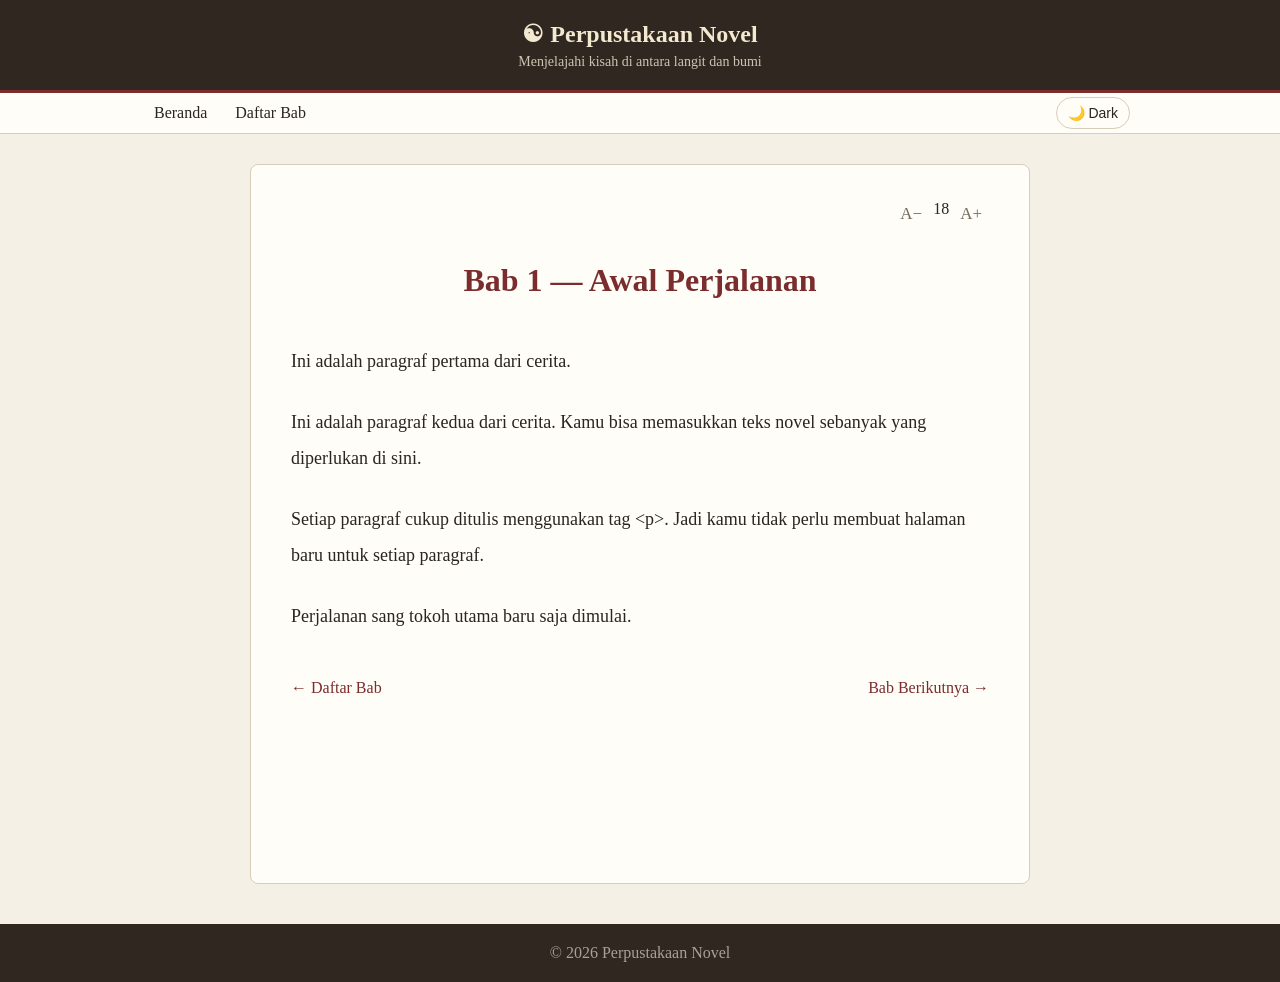
==== bab1.html @ 55673d38 "Update bab1.html" ====
<!DOCTYPE html>
<html lang="id">
<head>
    <meta charset="UTF-8">
    <meta name="viewport" content="width=device-width, initial-scale=1.0">
    <title>Bab 1 — Awal Perjalanan</title>

    <link rel="stylesheet" href="style.css">
</head>

<body>

<header>
    <div class="header-content">
        <h1>☯ Perpustakaan Novel</h1>
        <p>Menjelajahi kisah di antara langit dan bumi</p>
    </div>
</header>

<nav>
    <div class="nav-content">

        <div class="nav-links">
            <a href="index.html">Beranda</a>
            <a href="novel1.html">Daftar Bab</a>
        </div>

        <button class="theme-button" onclick="toggleTheme()">
            🌙 Dark
        </button>

    </div>
</nav>

<main class="reader">

    <div class="reader-controls">
    <button onclick="changeFontSize(-1)">A−</button>
    <span id="font-size-value">18</span>
    <button onclick="changeFontSize(1)">A+</button>
    </div>
    <h1>Bab 1 — Awal Perjalanan</h1>

    <p>
        Ini adalah paragraf pertama dari cerita.
    </p>

    <p>
        Ini adalah paragraf kedua dari cerita. Kamu bisa memasukkan
        teks novel sebanyak yang diperlukan di sini.
    </p>

    <p>
        Setiap paragraf cukup ditulis menggunakan tag &lt;p&gt;.
        Jadi kamu tidak perlu membuat halaman baru untuk setiap paragraf.
    </p>

    <p>
        Perjalanan sang tokoh utama baru saja dimulai.
    </p>

    <div class="navigation">
        <a href="novel1.html">← Daftar Bab</a>

        <a href="bab2.html">Bab Berikutnya →</a>
    </div>

</main>

<footer>
    © 2026 Perpustakaan Novel
</footer>

<script>
    function setTheme(theme) {
        if (theme === "dark") {
            document.body.classList.add("dark");
            document.querySelector(".theme-button").innerHTML = "☀️ Light";
        } else {
            document.body.classList.remove("dark");
            document.querySelector(".theme-button").innerHTML = "🌙 Dark";
        }
    }

    function toggleTheme() {
        if (document.body.classList.contains("dark")) {
            localStorage.setItem("theme", "light");
            setTheme("light");
        } else {
            localStorage.setItem("theme", "dark");
            setTheme("dark");
        }
    }

    function loadTheme() {
        const savedTheme = localStorage.getItem("theme");

        if (savedTheme === "dark") {
            setTheme("dark");
        } else {
            setTheme("light");
        }
    }

    loadTheme();

    window.addEventListener("pageshow", function() {
        loadTheme();
    });
    let fontSize = Number(localStorage.getItem("fontSize")) || 18;

function updateFontSize() {
    document.querySelectorAll(".reader p").forEach(function(paragraph) {
        paragraph.style.fontSize = fontSize + "px";
    });

    document.getElementById("font-size-value").textContent = fontSize;
}

function changeFontSize(amount) {
    fontSize += amount;

    if (fontSize < 15) fontSize = 15;
    if (fontSize > 24) fontSize = 24;

    localStorage.setItem("fontSize", fontSize);
    updateFontSize();
}

updateFontSize();
</script>
</body>
    </html>
---- style.css ----
* {
    box-sizing: border-box;
}

:root {
    --bg: #f5f0e6;
    --card: #fffdf8;
    --text: #29251f;
    --secondary: #756b5d;
    --primary: #7b2d2d;
    --border: #d8cdbb;
    --header: #302820;
}

body.dark {
    --bg: #171514;
    --card: #24211f;
    --text: #eee7dc;
    --secondary: #aaa096;
    --primary: #c96b5c;
    --border: #403a35;
    --header: #100f0e;
}

body {
    margin: 0;
    background: var(--bg);
    color: var(--text);
    font-family: Georgia, "Times New Roman", serif;
    transition: background 0.3s, color 0.3s;
}

/* HEADER */

header {
    background: var(--header);
    color: #f3e8d0;
    padding: 35px 20px;
    border-bottom: 3px solid var(--primary);
}

.header-content {
    max-width: 1000px;
    margin: auto;
    text-align: center;
}

header h1 {
    margin: 0;
    font-size: 30px;
}

header p {
    margin: 10px 0 0;
    color: #cfc4b2;
}

/* NAVIGASI */

nav {
    background: var(--card);
    border-bottom: 1px solid var(--border);
}

.nav-content {
    max-width: 1000px;
    margin: auto;
    display: flex;
    justify-content: space-between;
    align-items: center;
}

.nav-links {
    display: flex;
}

nav a {
    color: var(--text);
    text-decoration: none;
    padding: 14px 20px;
}

nav a:hover {
    color: var(--primary);
}

/* TOMBOL TEMA */

.theme-button {
    border: 1px solid var(--border);
    background: var(--card);
    color: var(--text);
    padding: 8px 12px;
    margin-right: 10px;
    border-radius: 20px;
    cursor: pointer;
    font-size: 14px;
}

/* KONTEN */

.container {
    max-width: 1000px;
    margin: auto;
    padding: 30px 20px;
}

/* PENCARIAN */

.search {
    width: 100%;
    padding: 14px 16px;
    border: 1px solid var(--border);
    border-radius: 8px;
    background: var(--card);
    color: var(--text);
    font-family: inherit;
    font-size: 15px;
    margin-bottom: 30px;
}

.search::placeholder {
    color: var(--secondary);
}

/* JUDUL BAGIAN */

.section-title {
    margin-bottom: 18px;
    border-left: 4px solid var(--primary);
    padding-left: 12px;
}

.section-title h2 {
    margin: 0;
}

/* KARTU NOVEL */

.novel-list {
    display: grid;
    grid-template-columns: repeat(2, 1fr);
    gap: 18px;
}

.novel {
    background: var(--card);
    padding: 22px;
    border: 1px solid var(--border);
    border-radius: 8px;
}

.novel h3 {
    margin-top: 0;
    margin-bottom: 10px;
    color: var(--primary);
}

.novel p {
    color: var(--secondary);
    line-height: 1.6;
}

.novel a {
    display: inline-block;
    margin-top: 8px;
    padding: 9px 14px;
    background: var(--primary);
    color: white;
    text-decoration: none;
    border-radius: 5px;
}

/* DAFTAR BAB */

.chapter {
    background: var(--card);
    margin-bottom: 10px;
    border-radius: 6px;
    overflow: hidden;
    border: 1px solid var(--border);
}

.chapter a {
    display: flex;
    justify-content: space-between;
    gap: 15px;
    padding: 15px;
    text-decoration: none;
    color: var(--text);
}

.chapter a:hover {
    background: var(--bg);
}

.chapter span:first-child {
    font-weight: bold;
}

.chapter span:last-child {
    color: var(--secondary);
    text-align: right;
}

/* HALAMAN BACA */

.reader {
    max-width: 780px;
    margin: 30px auto;
    padding: 35px 40px;
    background: var(--card);
    border: 1px solid var(--border);
    border-radius: 8px;
    min-height: 80vh;
}

.reader h1 {
    text-align: center;
    margin-top: 0;
    margin-bottom: 40px;
    line-height: 1.4;
    color: var(--primary);
}

.reader p {
    font-size: 18px;
    line-height: 2;
    margin: 0 0 1.4em;
    text-align: left;
}

/* NAVIGASI BAB */

.navigation {
    display: flex;
    justify-content: space-between;
    gap: 10px;
    margin-top: 45px;
}

.navigation a {
    color: var(--primary);
    text-decoration: none;
}

/* FOOTER */

footer {
    margin-top: 40px;
    background: var(--header);
    color: #aaa096;
    text-align: center;
    padding: 20px;
}

/* HP */

@media (max-width: 600px) {

    header h1 {
        font-size: 25px;
    }

    .novel-list {
        grid-template-columns: 1fr;
    }

    .nav-content {
        flex-wrap: wrap;
    }

    .theme-button {
        margin: 8px 10px;
    }

    .reader {
    margin: 15px 10px;
    padding: 25px 18px;
}

.reader p {
    font-size: 17px;
    line-height: 1.9;
    text-align: left;
}

    .navigation {
        font-size: 14px;
    }
}
/* HEADER KHUSUS HALAMAN BACA */

body:has(.reader) header {
    padding: 20px 15px;
}

body:has(.reader) header h1 {
    font-size: 24px;
}

body:has(.reader) header p {
    margin-top: 6px;
    font-size: 14px;
}

body:has(.reader) nav a {
    padding: 11px 14px;
}

body:has(.reader) .theme-button {
    padding: 7px 11px;
}
/* KONTROL UKURAN TEKS */

.reader-controls {
    display: flex;
    justify-content: flex-end;
    gap: 4px;
    margin-bottom: 30px;
}

.reader-controls button {
    border: none;
    background: transparent;
    color: var(--secondary);
    padding: 4px 7px;
    cursor: pointer;
    font-family: inherit;
}

.reader-controls button:hover {
    color: var(--primary);
}

.reader-controls button:nth-child(2) {
    font-size: 15px;
}

.reader-controls button:first-child,
.reader-controls button:last-child {
    font-size: 17px;
}
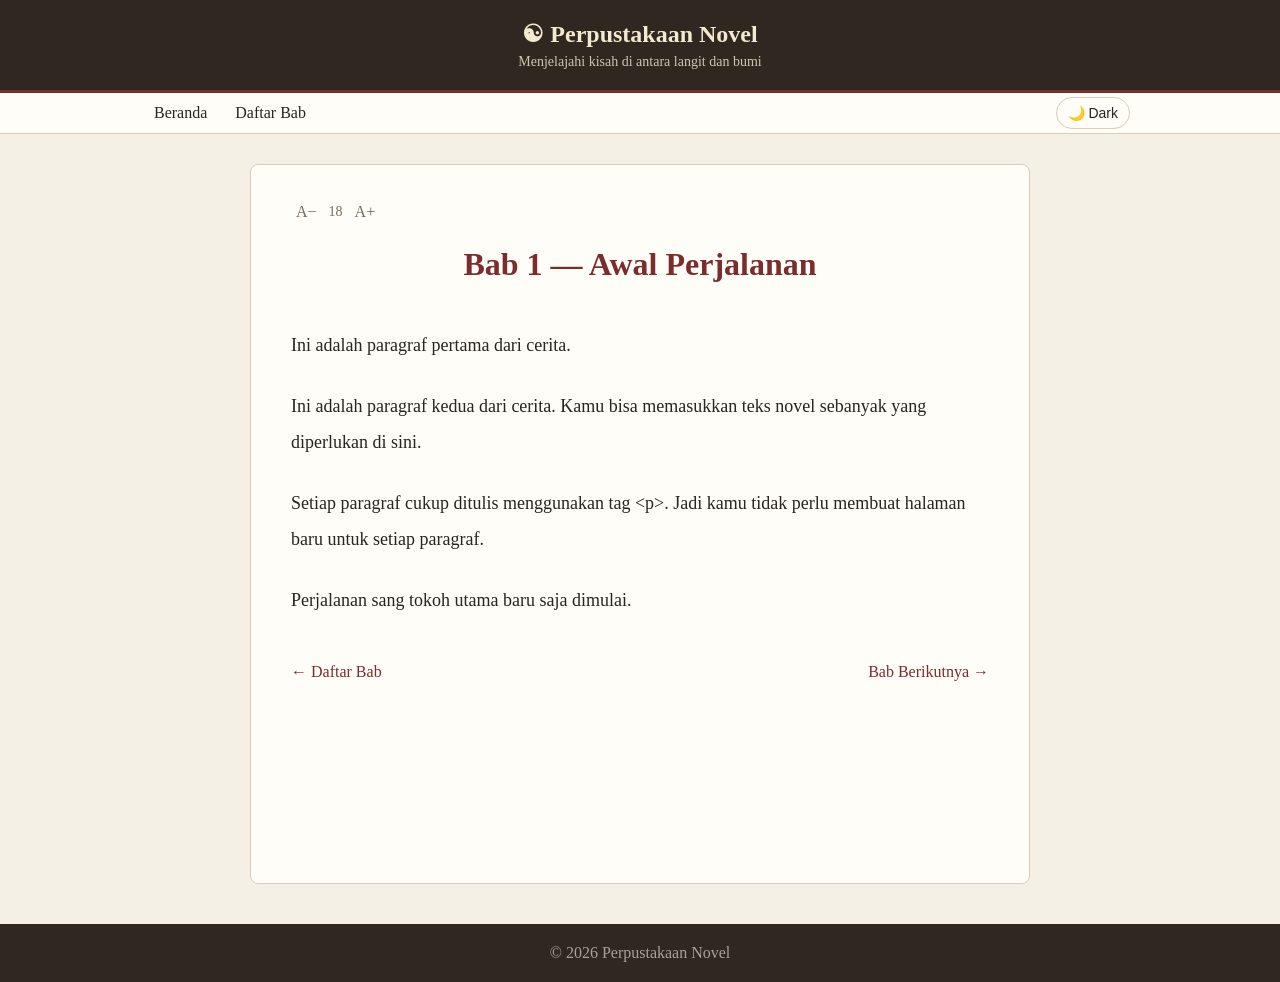
==== commit ddffcd1b: "Update bab1.html" ====
--- a/bab1.html
+++ b/bab1.html
@@ -39,6 +39,7 @@
     <span id="font-size-value">18</span>
     <button onclick="changeFontSize(1)">A+</button>
     </div>
+    
     <h1>Bab 1 — Awal Perjalanan</h1>
 
     <p>
--- a/style.css
+++ b/style.css
@@ -315,29 +315,29 @@
 
 .reader-controls {
     display: flex;
-    justify-content: flex-end;
-    gap: 4px;
-    margin-bottom: 30px;
+    justify-content: flex-start;
+    align-items: center;
+    gap: 3px;
+    margin-bottom: 18px;
 }
 
 .reader-controls button {
     border: none;
     background: transparent;
     color: var(--secondary);
-    padding: 4px 7px;
+    padding: 3px 5px;
     cursor: pointer;
     font-family: inherit;
+    font-size: 16px;
 }
 
 .reader-controls button:hover {
     color: var(--primary);
 }
 
-.reader-controls button:nth-child(2) {
-    font-size: 15px;
-}
-
-.reader-controls button:first-child,
-.reader-controls button:last-child {
-    font-size: 17px;
-}
+#font-size-value {
+    min-width: 22px;
+    text-align: center;
+    color: var(--secondary);
+    font-size: 14px;
+}
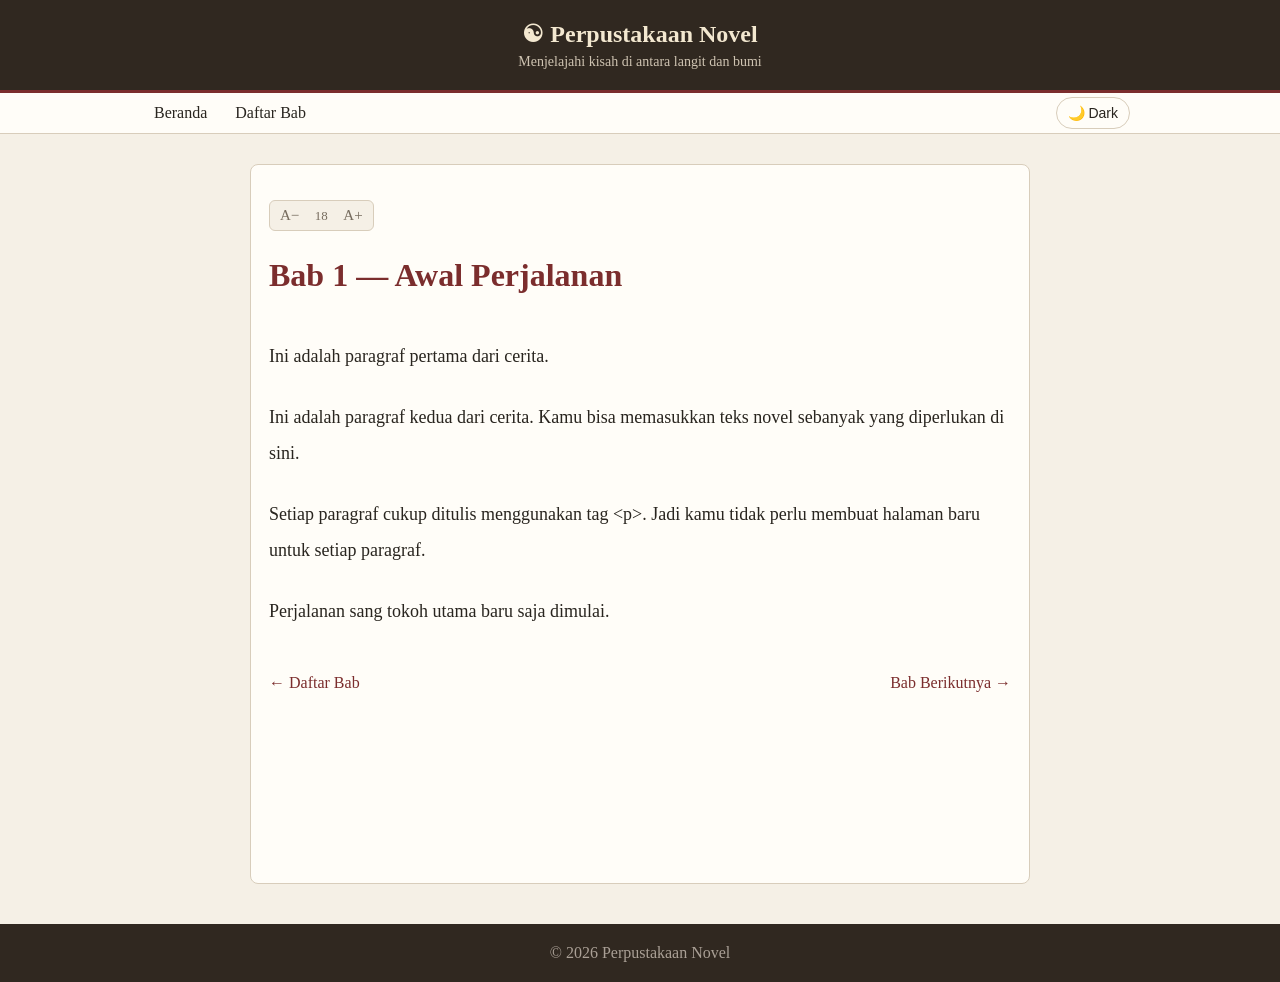
==== commit e74d7877: "Update bab1.html" ====
--- a/bab1.html
+++ b/bab1.html
@@ -129,6 +129,11 @@
 }
 
 updateFontSize();
+
+window.addEventListener("pageshow", function() {
+    fontSize = Number(localStorage.getItem("fontSize")) || 18;
+    updateFontSize();
+});
 </script>
 </body>
     </html>
--- a/style.css
+++ b/style.css
@@ -341,3 +341,71 @@
     color: var(--secondary);
     font-size: 14px;
 }
+
+/* PENYESUAIAN HALAMAN BACA */
+
+.reader {
+    text-align: left;
+}
+
+.reader h1 {
+    text-align: left;
+    margin-left: 0;
+    margin-right: 0;
+}
+
+/* Kontrol ukuran teks */
+
+.reader .reader-controls {
+    display: inline-flex;
+    align-items: center;
+    justify-content: flex-start;
+
+    margin: 0 0 22px 0;
+    padding: 3px;
+
+    border: 1px solid var(--border);
+    border-radius: 6px;
+
+    background: var(--bg);
+}
+
+.reader .reader-controls button {
+    border: none;
+    background: transparent;
+    color: var(--secondary);
+
+    padding: 4px 7px;
+    margin: 0;
+
+    font-family: inherit;
+    font-size: 15px;
+    line-height: 1;
+    cursor: pointer;
+}
+
+.reader .reader-controls button:hover {
+    color: var(--primary);
+}
+
+.reader #font-size-value {
+    min-width: 24px;
+    text-align: center;
+    color: var(--secondary);
+    font-size: 13px;
+}
+
+.reader h1 {
+    margin-left: 0 !important;
+    padding-left: 0 !important;
+    text-align: left !important;
+}
+
+.reader p {
+    margin-left: 0 !important;
+    padding-left: 0 !important;
+}
+.reader {
+    padding-left: 18px;
+    padding-right: 18px;
+}
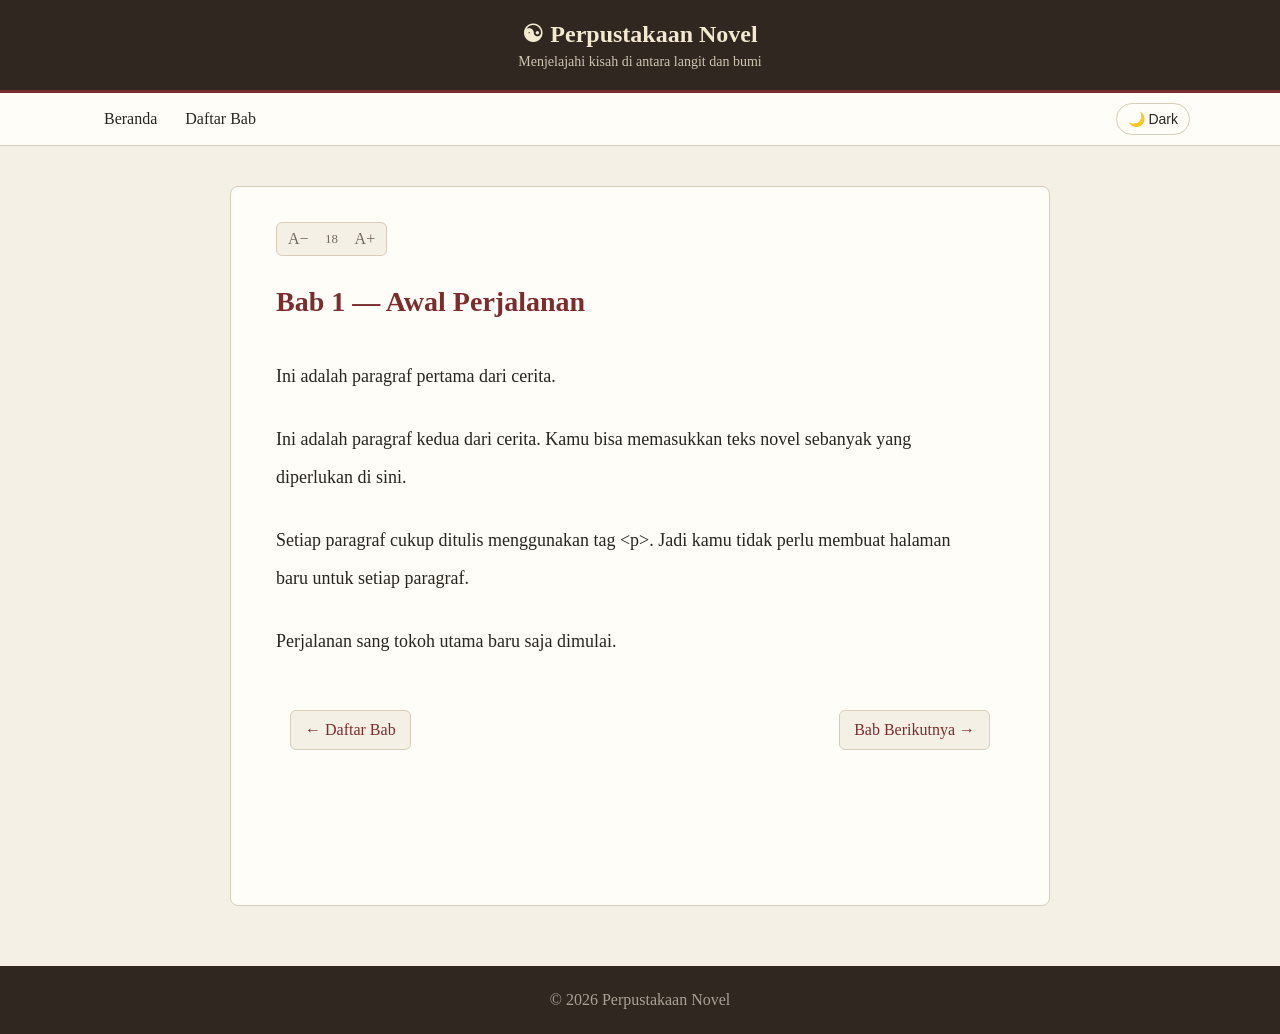
==== commit 49268fa4: "Update bab1.html" ====
--- a/bab1.html
+++ b/bab1.html
@@ -103,37 +103,51 @@
         }
     }
 
+    let fontSize = Number(localStorage.getItem("fontSize")) || 18;
+
+    function updateFontSize() {
+        document.querySelectorAll(".reader p").forEach(function(paragraph) {
+            paragraph.style.fontSize = fontSize + "px";
+        });
+
+        document.getElementById("font-size-value").textContent = fontSize;
+    }
+
+    function changeFontSize(amount) {
+        fontSize += amount;
+
+        if (fontSize < 15) fontSize = 15;
+        if (fontSize > 24) fontSize = 24;
+
+        localStorage.setItem("fontSize", fontSize);
+        updateFontSize();
+    }
+
     loadTheme();
+    updateFontSize();
 
     window.addEventListener("pageshow", function() {
         loadTheme();
-    });
-    let fontSize = Number(localStorage.getItem("fontSize")) || 18;
 
-function updateFontSize() {
-    document.querySelectorAll(".reader p").forEach(function(paragraph) {
-        paragraph.style.fontSize = fontSize + "px";
+        fontSize = Number(localStorage.getItem("fontSize")) || 18;
+        updateFontSize();
     });
 
-    document.getElementById("font-size-value").textContent = fontSize;
-}
+        // SIMPAN POSISI BACAAN
 
-function changeFontSize(amount) {
-    fontSize += amount;
+    const chapterKey = "readingPosition-" + window.location.pathname;
 
-    if (fontSize < 15) fontSize = 15;
-    if (fontSize > 24) fontSize = 24;
+    window.addEventListener("scroll", function() {
+        localStorage.setItem(chapterKey, window.scrollY);
+    });
 
-    localStorage.setItem("fontSize", fontSize);
-    updateFontSize();
-}
+    window.addEventListener("pageshow", function() {
+        const savedPosition = localStorage.getItem(chapterKey);
 
-updateFontSize();
-
-window.addEventListener("pageshow", function() {
-    fontSize = Number(localStorage.getItem("fontSize")) || 18;
-    updateFontSize();
-});
+        if (savedPosition !== null) {
+            window.scrollTo(0, Number(savedPosition));
+        }
+    });
 </script>
 </body>
     </html>
--- a/style.css
+++ b/style.css
@@ -27,7 +27,26 @@
     background: var(--bg);
     color: var(--text);
     font-family: Georgia, "Times New Roman", serif;
-    transition: background 0.3s, color 0.3s;
+    transition:
+        background-color 0.3s ease,
+        color 0.3s ease;
+}
+
+/* TRANSISI TEMA */
+
+header,
+nav,
+.novel,
+.chapter,
+.reader,
+.search,
+.theme-button,
+.reader-controls,
+footer {
+    transition:
+        background-color 0.3s ease,
+        color 0.3s ease,
+        border-color 0.3s ease;
 }
 
 /* HEADER */
@@ -275,20 +294,21 @@
     }
 
     .reader {
-    margin: 15px 10px;
-    padding: 25px 18px;
-}
-
-.reader p {
-    font-size: 17px;
-    line-height: 1.9;
-    text-align: left;
-}
+        margin: 15px 10px;
+        padding: 25px 18px;
+    }
+
+    .reader p {
+        font-size: 17px;
+        line-height: 1.9;
+        text-align: left;
+    }
 
     .navigation {
         font-size: 14px;
     }
 }
+
 /* HEADER KHUSUS HALAMAN BACA */
 
 body:has(.reader) header {
@@ -311,6 +331,7 @@
 body:has(.reader) .theme-button {
     padding: 7px 11px;
 }
+
 /* KONTROL UKURAN TEKS */
 
 .reader-controls {
@@ -354,7 +375,7 @@
     margin-right: 0;
 }
 
-/* Kontrol ukuran teks */
+/* KONTROL UKURAN TEKS */
 
 .reader .reader-controls {
     display: inline-flex;
@@ -405,7 +426,316 @@
     margin-left: 0 !important;
     padding-left: 0 !important;
 }
+
 .reader {
     padding-left: 18px;
     padding-right: 18px;
 }
+
+/* DESKTOP */
+
+@media (min-width: 601px) {
+
+    .reader {
+        max-width: 820px;
+        margin: 40px auto;
+        padding-left: 45px;
+        padding-right: 45px;
+    }
+
+}
+
+@media (min-width: 601px) {
+
+    .reader p {
+        font-size: 18px;
+        line-height: 2;
+    }
+
+}
+
+@media (min-width: 601px) {
+
+    .reader p {
+        max-width: 700px;
+        margin-left: auto;
+        margin-right: auto;
+    }
+
+}
+
+@media (min-width: 601px) {
+
+    .nav-content {
+        max-width: 1100px;
+        margin: auto;
+    }
+
+    nav a {
+        padding: 14px 18px;
+    }
+
+}
+
+@media (min-width: 601px) {
+
+    header {
+        padding: 28px 20px;
+    }
+
+    header h1 {
+        font-size: 30px;
+    }
+
+    header p {
+        margin-top: 8px;
+    }
+ 
+}
+
+/* DAFTAR NOVEL DESKTOP */
+
+@media (min-width: 901px) {
+
+    .novel-list {
+        grid-template-columns: repeat(3, 1fr);
+        gap: 20px;
+    }
+
+}
+
+/* DAFTAR BAB DESKTOP */
+
+@media (min-width: 601px) {
+
+    .chapter {
+        max-width: 800px;
+        margin-left: auto;
+        margin-right: auto;
+    }
+
+}
+
+/* JARAK DAFTAR BAB DESKTOP */
+
+@media (min-width: 601px) {
+
+    .chapter {
+        margin-bottom: 12px;
+    }
+
+    .chapter a {
+        padding: 17px 20px;
+    }
+
+}
+
+/* JUDUL BAB DESKTOP */
+
+@media (min-width: 601px) {
+
+    .reader h1 {
+        font-size: 28px;
+        line-height: 1.5;
+        margin-bottom: 35px;
+    }
+
+}
+
+/* JARAK TEKS NOVEL DESKTOP */
+
+@media (min-width: 601px) {
+
+    .reader p {
+        line-height: 2.1;
+    }
+
+}
+
+ /* KONTROL FONT DESKTOP */
+
+@media (min-width: 601px) {
+
+    .reader .reader-controls {
+        margin-bottom: 25px;
+    }
+
+    .reader .reader-controls button {
+        padding: 5px 8px;
+        font-size: 16px;
+    }
+
+}
+
+ /* NAVIGASI BAB DESKTOP */
+
+@media (min-width: 601px) {
+
+    .navigation {
+        max-width: 700px;
+        margin-left: auto;
+        margin-right: auto;
+        margin-top: 50px;
+    }
+
+    .navigation a {
+        padding: 10px 14px;
+        border: 1px solid var(--border);
+        border-radius: 6px;
+        background: var(--bg);
+    }
+
+    .navigation a:hover {
+        background: var(--primary);
+        color: white;
+    }
+
+}
+
+/* FOOTER DESKTOP */
+
+@media (min-width: 601px) {
+
+    footer {
+        padding: 25px 20px;
+        margin-top: 60px;
+    }
+
+}
+
+/* KONTEN UTAMA DESKTOP */
+
+@media (min-width: 601px) {
+
+    .container {
+        max-width: 1100px;
+        padding-left: 30px;
+        padding-right: 30px;
+    }
+
+}
+
+/* PENCARIAN DESKTOP */
+
+@media (min-width: 601px) {
+
+    .search {
+        max-width: 700px;
+        display: block;
+        margin-left: auto;
+        margin-right: auto;
+    }
+
+}
+
+/* JUDUL BAGIAN DESKTOP */
+
+@media (min-width: 601px) {
+
+    .section-title {
+        max-width: 1100px;
+        margin-left: auto;
+        margin-right: auto;
+    }
+
+    .section-title h2 {
+        font-size: 24px;
+    }
+
+}
+
+/* KARTU NOVEL DESKTOP */
+
+@media (min-width: 901px) {
+
+    .novel {
+        padding: 24px;
+        min-height: 190px;
+    }
+
+    .novel h3 {
+        font-size: 20px;
+    }
+
+}
+
+/* EFEK KARTU NOVEL DESKTOP */
+
+@media (min-width: 901px) {
+
+    .novel {
+        transition:
+            transform 0.2s ease,
+            box-shadow 0.2s ease;
+    }
+
+    .novel:hover {
+        transform: translateY(-3px);
+        box-shadow: 0 6px 18px rgba(0, 0, 0, 0.08);
+    }
+
+        }
+
+/* TOMBOL BACA DESKTOP */
+
+@media (min-width: 901px) {
+
+    .novel a {
+        padding: 10px 16px;
+        transition:
+            background-color 0.2s ease,
+            transform 0.2s ease;
+    }
+
+    .novel a:hover {
+        transform: translateY(-2px);
+    }
+
+}
+
+/* TEKS DAFTAR BAB DESKTOP */
+
+@media (min-width: 601px) {
+
+    .chapter a {
+        align-items: center;
+    }
+
+    .chapter span:first-child {
+        line-height: 1.5;
+    }
+
+    .chapter span:last-child {
+        white-space: nowrap;
+    }
+
+}
+
+/* HALAMAN BACA LAYAR MENENGAH */
+
+@media (min-width: 601px) and (max-width: 900px) {
+
+    .reader {
+        margin-left: 25px;
+        margin-right: 25px;
+    }
+
+}
+
+/* NAVIGASI DESKTOP */
+
+@media (min-width: 901px) {
+
+    .nav-content {
+        min-height: 52px;
+    }
+
+    .nav-links {
+        align-items: center;
+    }
+
+    .theme-button {
+        margin-right: 0;
+    }
+
+}
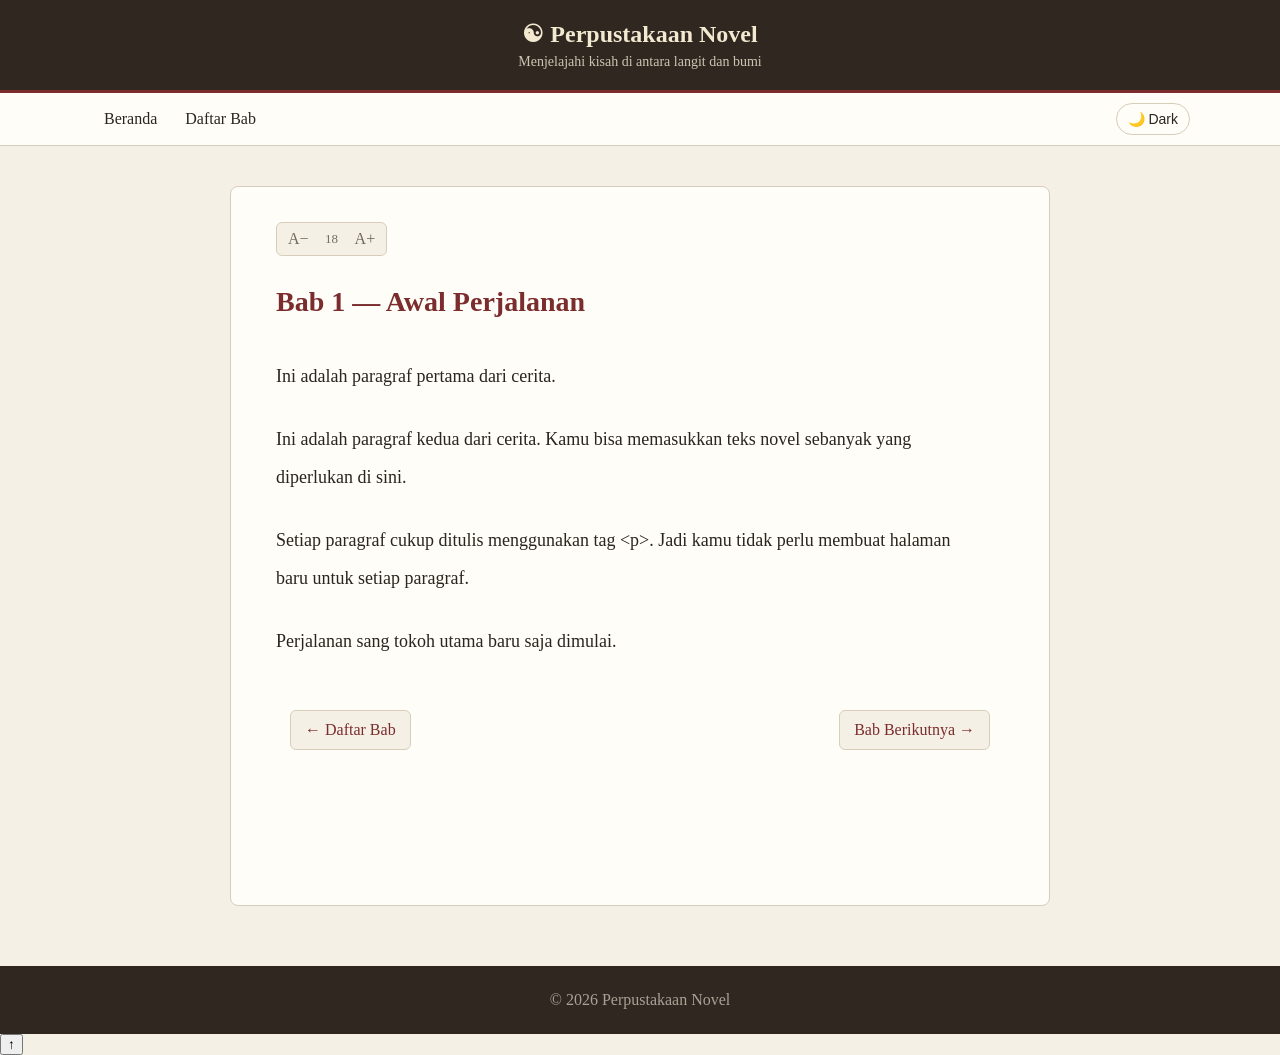
==== commit 9196bf15: "Update bab1.html" ====
--- a/bab1.html
+++ b/bab1.html
@@ -149,5 +149,8 @@
         }
     });
 </script>
+
+    <button id="back-to-top" onclick="backToTop()">↑</button>
+
 </body>
     </html>
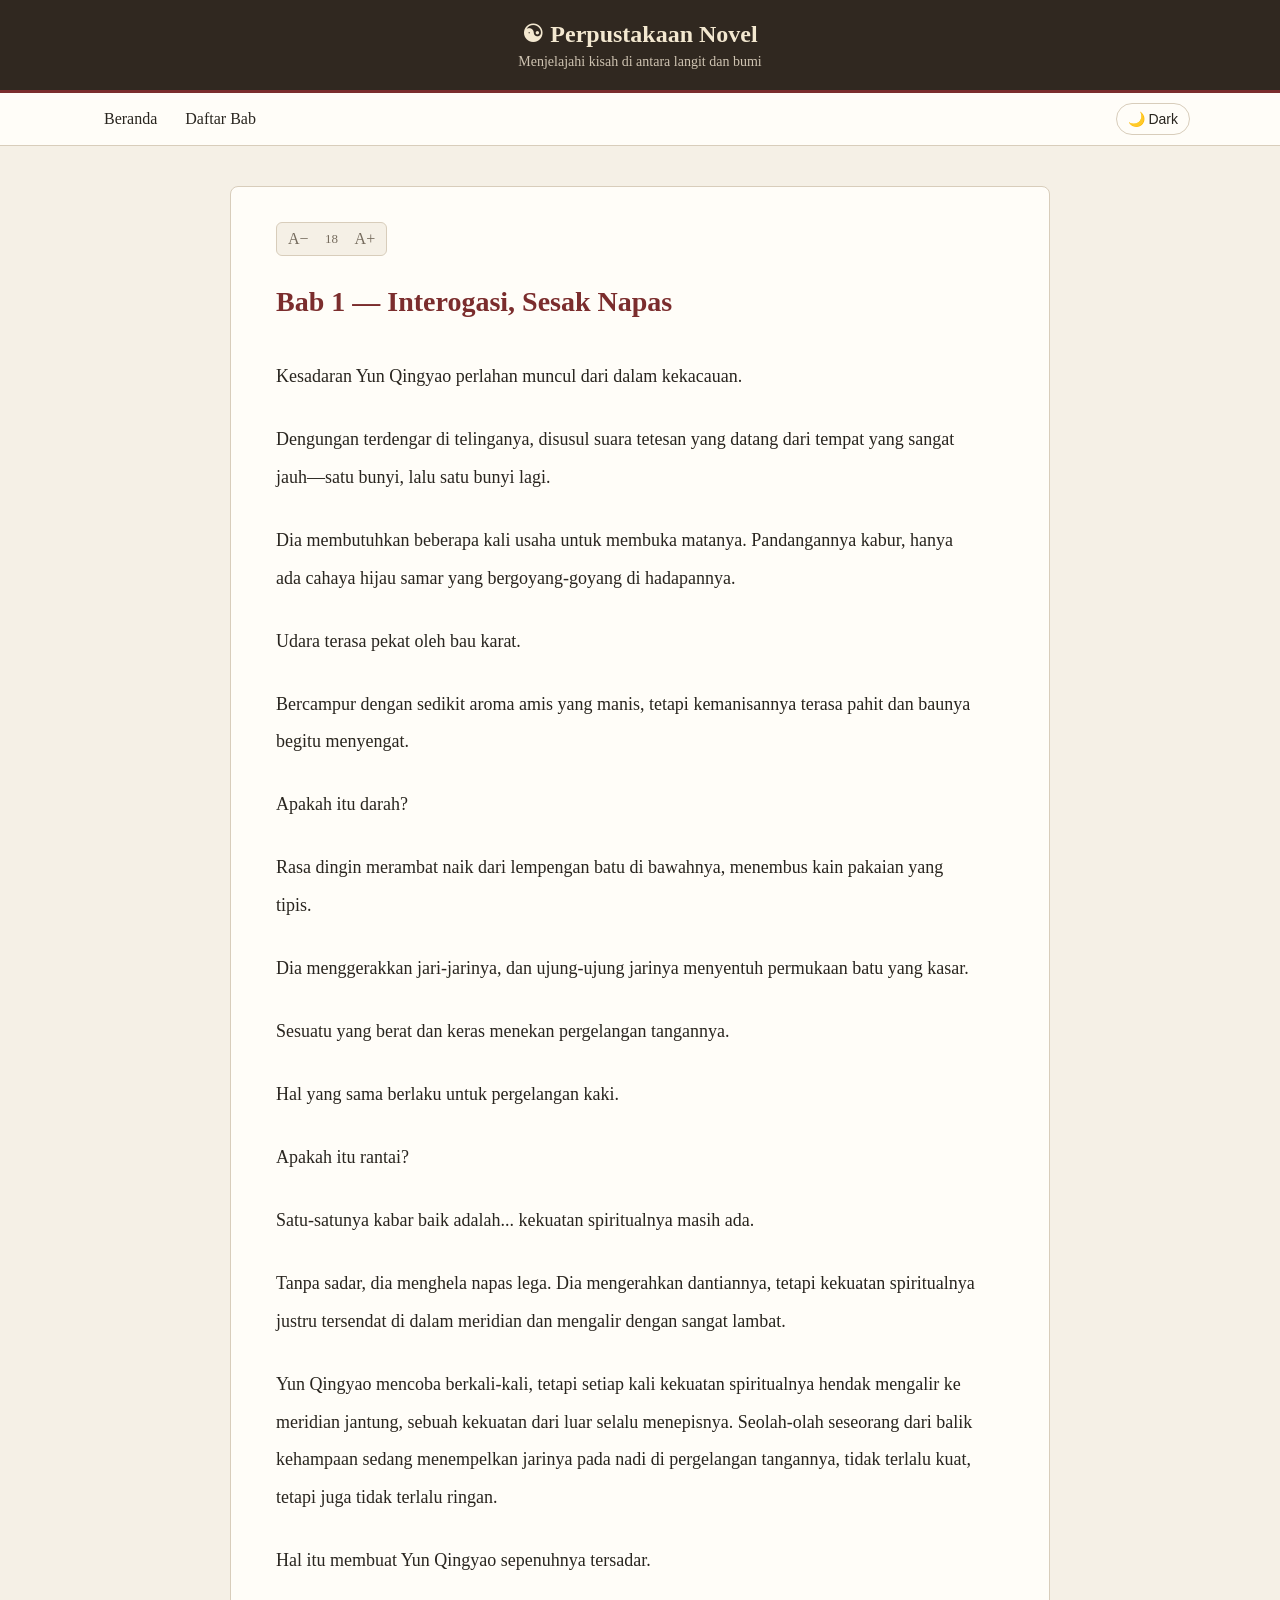
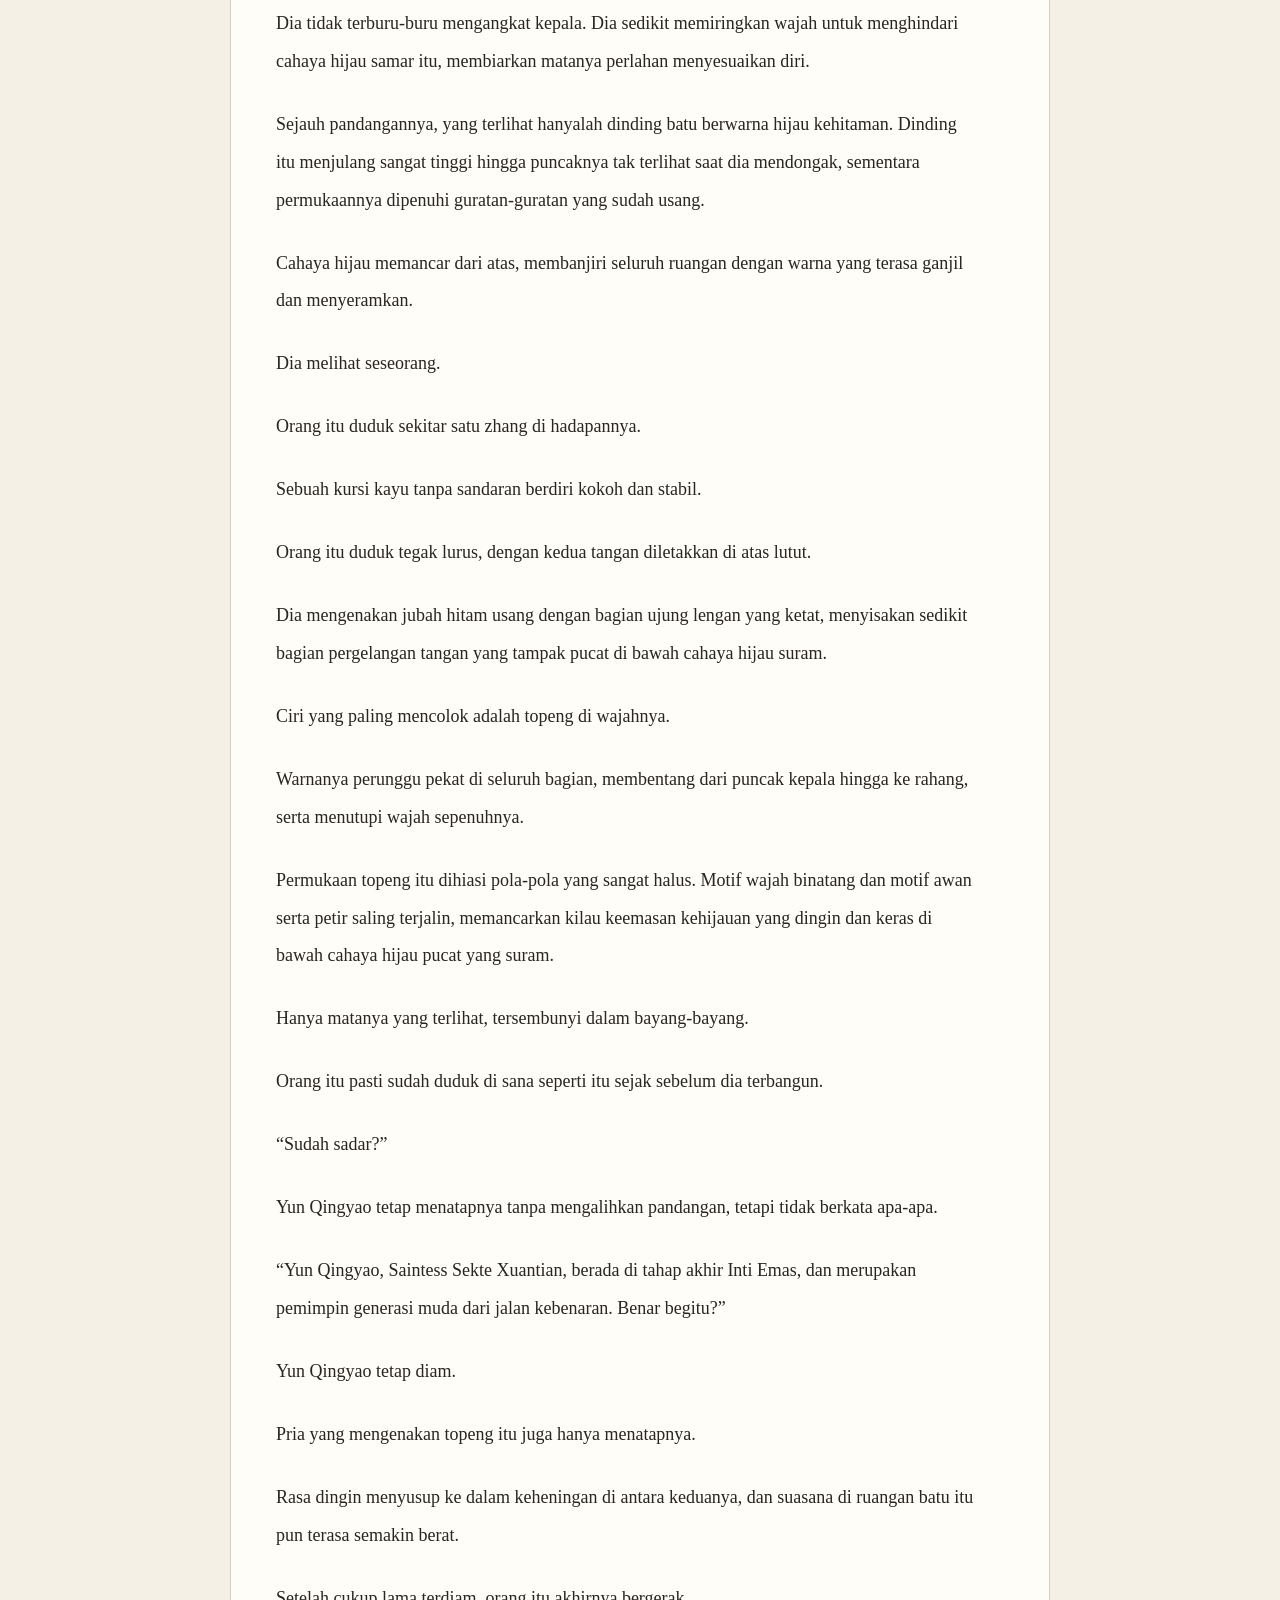
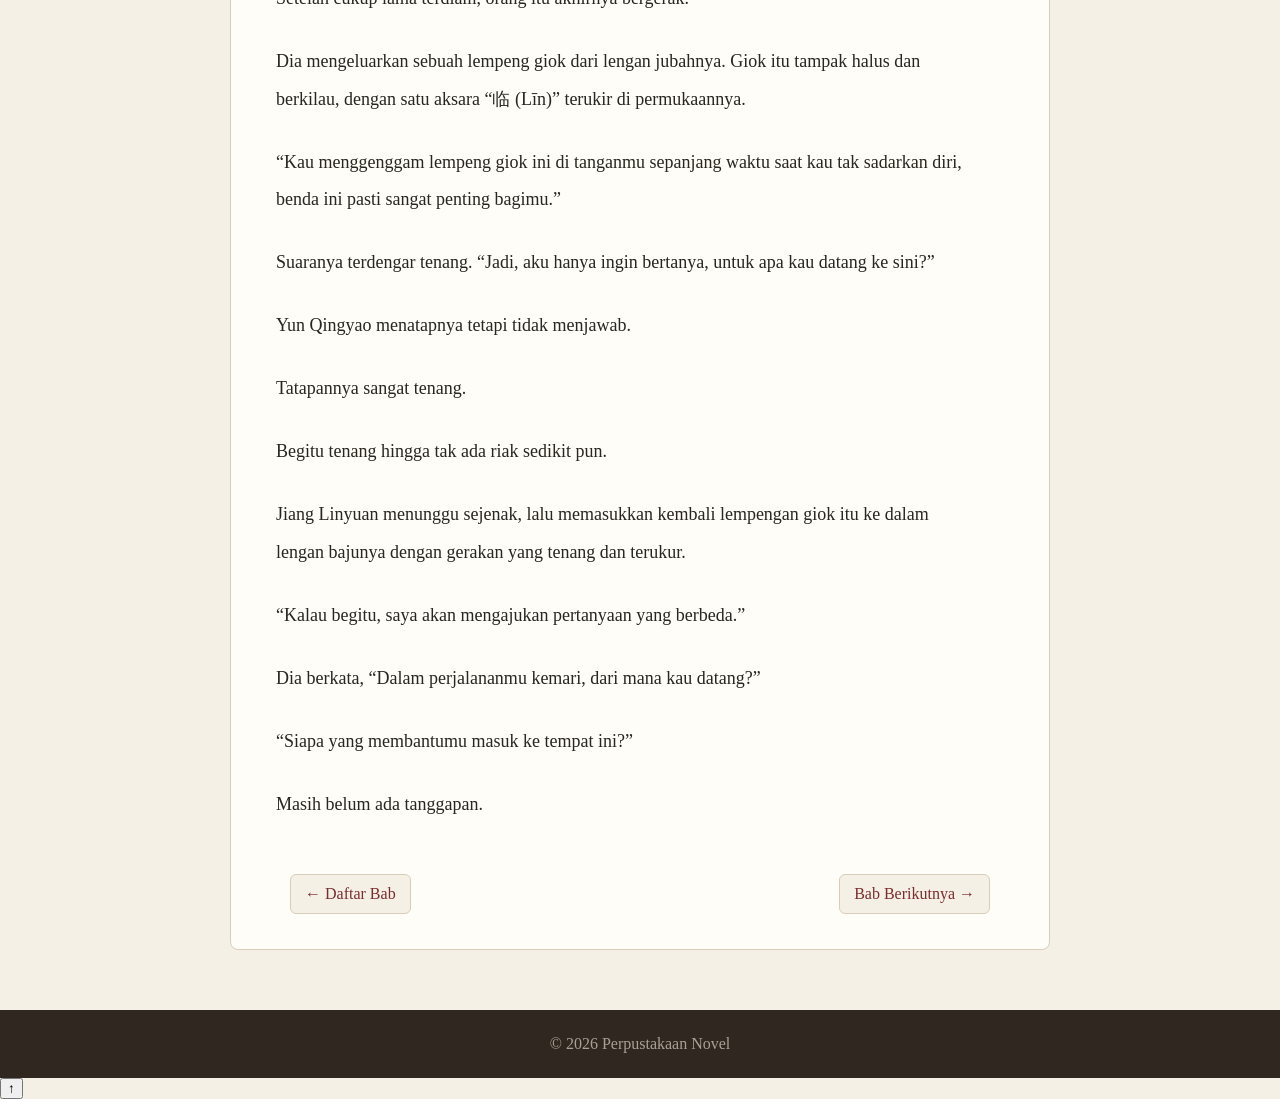
==== commit 935786e2: "Update bab1.html" ====
--- a/bab1.html
+++ b/bab1.html
@@ -40,25 +40,99 @@
     <button onclick="changeFontSize(1)">A+</button>
     </div>
     
-    <h1>Bab 1 — Awal Perjalanan</h1>
-
-    <p>
-        Ini adalah paragraf pertama dari cerita.
-    </p>
-
-    <p>
-        Ini adalah paragraf kedua dari cerita. Kamu bisa memasukkan
-        teks novel sebanyak yang diperlukan di sini.
-    </p>
-
-    <p>
-        Setiap paragraf cukup ditulis menggunakan tag &lt;p&gt;.
-        Jadi kamu tidak perlu membuat halaman baru untuk setiap paragraf.
-    </p>
-
-    <p>
-        Perjalanan sang tokoh utama baru saja dimulai.
-    </p>
+    <h1>Bab 1 — Interogasi, Sesak Napas</h1>
+
+    <p>Kesadaran Yun Qingyao perlahan muncul dari dalam kekacauan.</p>
+
+<p>Dengungan terdengar di telinganya, disusul suara tetesan yang datang dari tempat yang sangat jauh—satu bunyi, lalu satu bunyi lagi.</p>
+
+<p>Dia membutuhkan beberapa kali usaha untuk membuka matanya. Pandangannya kabur, hanya ada cahaya hijau samar yang bergoyang-goyang di hadapannya.</p>
+
+<p>Udara terasa pekat oleh bau karat.</p>
+
+<p>Bercampur dengan sedikit aroma amis yang manis, tetapi kemanisannya terasa pahit dan baunya begitu menyengat.</p>
+
+<p>Apakah itu darah?</p>
+
+<p>Rasa dingin merambat naik dari lempengan batu di bawahnya, menembus kain pakaian yang tipis.</p>
+
+<p>Dia menggerakkan jari-jarinya, dan ujung-ujung jarinya menyentuh permukaan batu yang kasar.</p>
+
+<p>Sesuatu yang berat dan keras menekan pergelangan tangannya.</p>
+
+<p>Hal yang sama berlaku untuk pergelangan kaki.</p>
+
+<p>Apakah itu rantai?</p>
+
+<p>Satu-satunya kabar baik adalah... kekuatan spiritualnya masih ada.</p>
+
+<p>Tanpa sadar, dia menghela napas lega. Dia mengerahkan dantiannya, tetapi kekuatan spiritualnya justru tersendat di dalam meridian dan mengalir dengan sangat lambat.</p>
+
+<p>Yun Qingyao mencoba berkali-kali, tetapi setiap kali kekuatan spiritualnya hendak mengalir ke meridian jantung, sebuah kekuatan dari luar selalu menepisnya. Seolah-olah seseorang dari balik kehampaan sedang menempelkan jarinya pada nadi di pergelangan tangannya, tidak terlalu kuat, tetapi juga tidak terlalu ringan.</p>
+
+<p>Hal itu membuat Yun Qingyao sepenuhnya tersadar.</p>
+
+<p>Dia tidak terburu-buru mengangkat kepala. Dia sedikit memiringkan wajah untuk menghindari cahaya hijau samar itu, membiarkan matanya perlahan menyesuaikan diri.</p>
+
+<p>Sejauh pandangannya, yang terlihat hanyalah dinding batu berwarna hijau kehitaman. Dinding itu menjulang sangat tinggi hingga puncaknya tak terlihat saat dia mendongak, sementara permukaannya dipenuhi guratan-guratan yang sudah usang.</p>
+
+<p>Cahaya hijau memancar dari atas, membanjiri seluruh ruangan dengan warna yang terasa ganjil dan menyeramkan.</p>
+
+<p>Dia melihat seseorang.</p>
+
+<p>Orang itu duduk sekitar satu zhang di hadapannya.</p>
+
+<p>Sebuah kursi kayu tanpa sandaran berdiri kokoh dan stabil.</p>
+
+<p>Orang itu duduk tegak lurus, dengan kedua tangan diletakkan di atas lutut.</p>
+
+<p>Dia mengenakan jubah hitam usang dengan bagian ujung lengan yang ketat, menyisakan sedikit bagian pergelangan tangan yang tampak pucat di bawah cahaya hijau suram.</p>
+
+<p>Ciri yang paling mencolok adalah topeng di wajahnya.</p>
+
+<p>Warnanya perunggu pekat di seluruh bagian, membentang dari puncak kepala hingga ke rahang, serta menutupi wajah sepenuhnya.</p>
+
+<p>Permukaan topeng itu dihiasi pola-pola yang sangat halus. Motif wajah binatang dan motif awan serta petir saling terjalin, memancarkan kilau keemasan kehijauan yang dingin dan keras di bawah cahaya hijau pucat yang suram.</p>
+
+<p>Hanya matanya yang terlihat, tersembunyi dalam bayang-bayang.</p>
+
+<p>Orang itu pasti sudah duduk di sana seperti itu sejak sebelum dia terbangun.</p>
+
+<p>“Sudah sadar?”</p>
+
+<p>Yun Qingyao tetap menatapnya tanpa mengalihkan pandangan, tetapi tidak berkata apa-apa.</p>
+
+<p>“Yun Qingyao, Saintess Sekte Xuantian, berada di tahap akhir Inti Emas, dan merupakan pemimpin generasi muda dari jalan kebenaran. Benar begitu?”</p>
+
+<p>Yun Qingyao tetap diam.</p>
+
+<p>Pria yang mengenakan topeng itu juga hanya menatapnya.</p>
+
+<p>Rasa dingin menyusup ke dalam keheningan di antara keduanya, dan suasana di ruangan batu itu pun terasa semakin berat.</p>
+
+<p>Setelah cukup lama terdiam, orang itu akhirnya bergerak.</p>
+
+<p>Dia mengeluarkan sebuah lempeng giok dari lengan jubahnya. Giok itu tampak halus dan berkilau, dengan satu aksara “临 (Līn)” terukir di permukaannya.</p>
+
+<p>“Kau menggenggam lempeng giok ini di tanganmu sepanjang waktu saat kau tak sadarkan diri, benda ini pasti sangat penting bagimu.”</p>
+
+<p>Suaranya terdengar tenang. “Jadi, aku hanya ingin bertanya, untuk apa kau datang ke sini?”</p>
+
+<p>Yun Qingyao menatapnya tetapi tidak menjawab.</p>
+
+<p>Tatapannya sangat tenang.</p>
+
+<p>Begitu tenang hingga tak ada riak sedikit pun.</p>
+
+<p>Jiang Linyuan menunggu sejenak, lalu memasukkan kembali lempengan giok itu ke dalam lengan bajunya dengan gerakan yang tenang dan terukur.</p>
+
+<p>“Kalau begitu, saya akan mengajukan pertanyaan yang berbeda.”</p>
+
+<p>Dia berkata, “Dalam perjalananmu kemari, dari mana kau datang?”</p>
+
+<p>“Siapa yang membantumu masuk ke tempat ini?”</p>
+
+<p>Masih belum ada tanggapan.</p>
 
     <div class="navigation">
         <a href="novel1.html">← Daftar Bab</a>
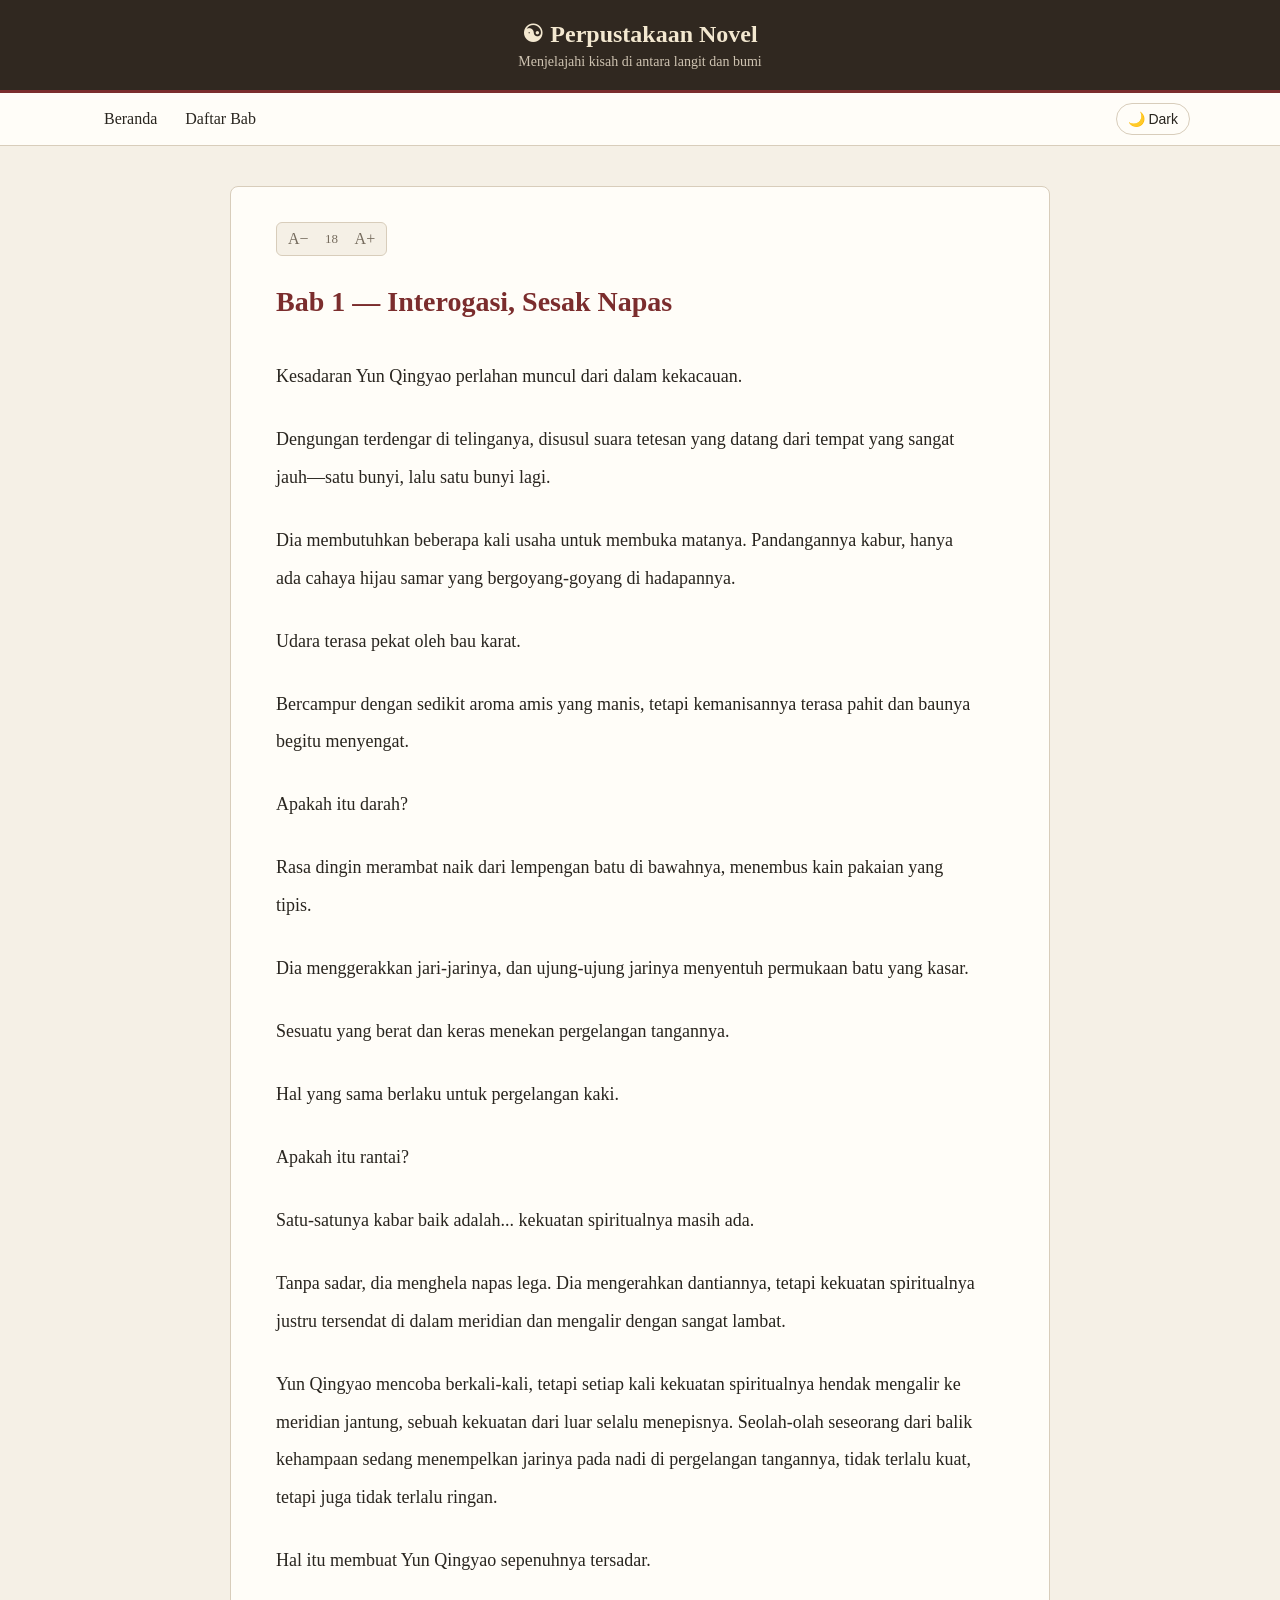
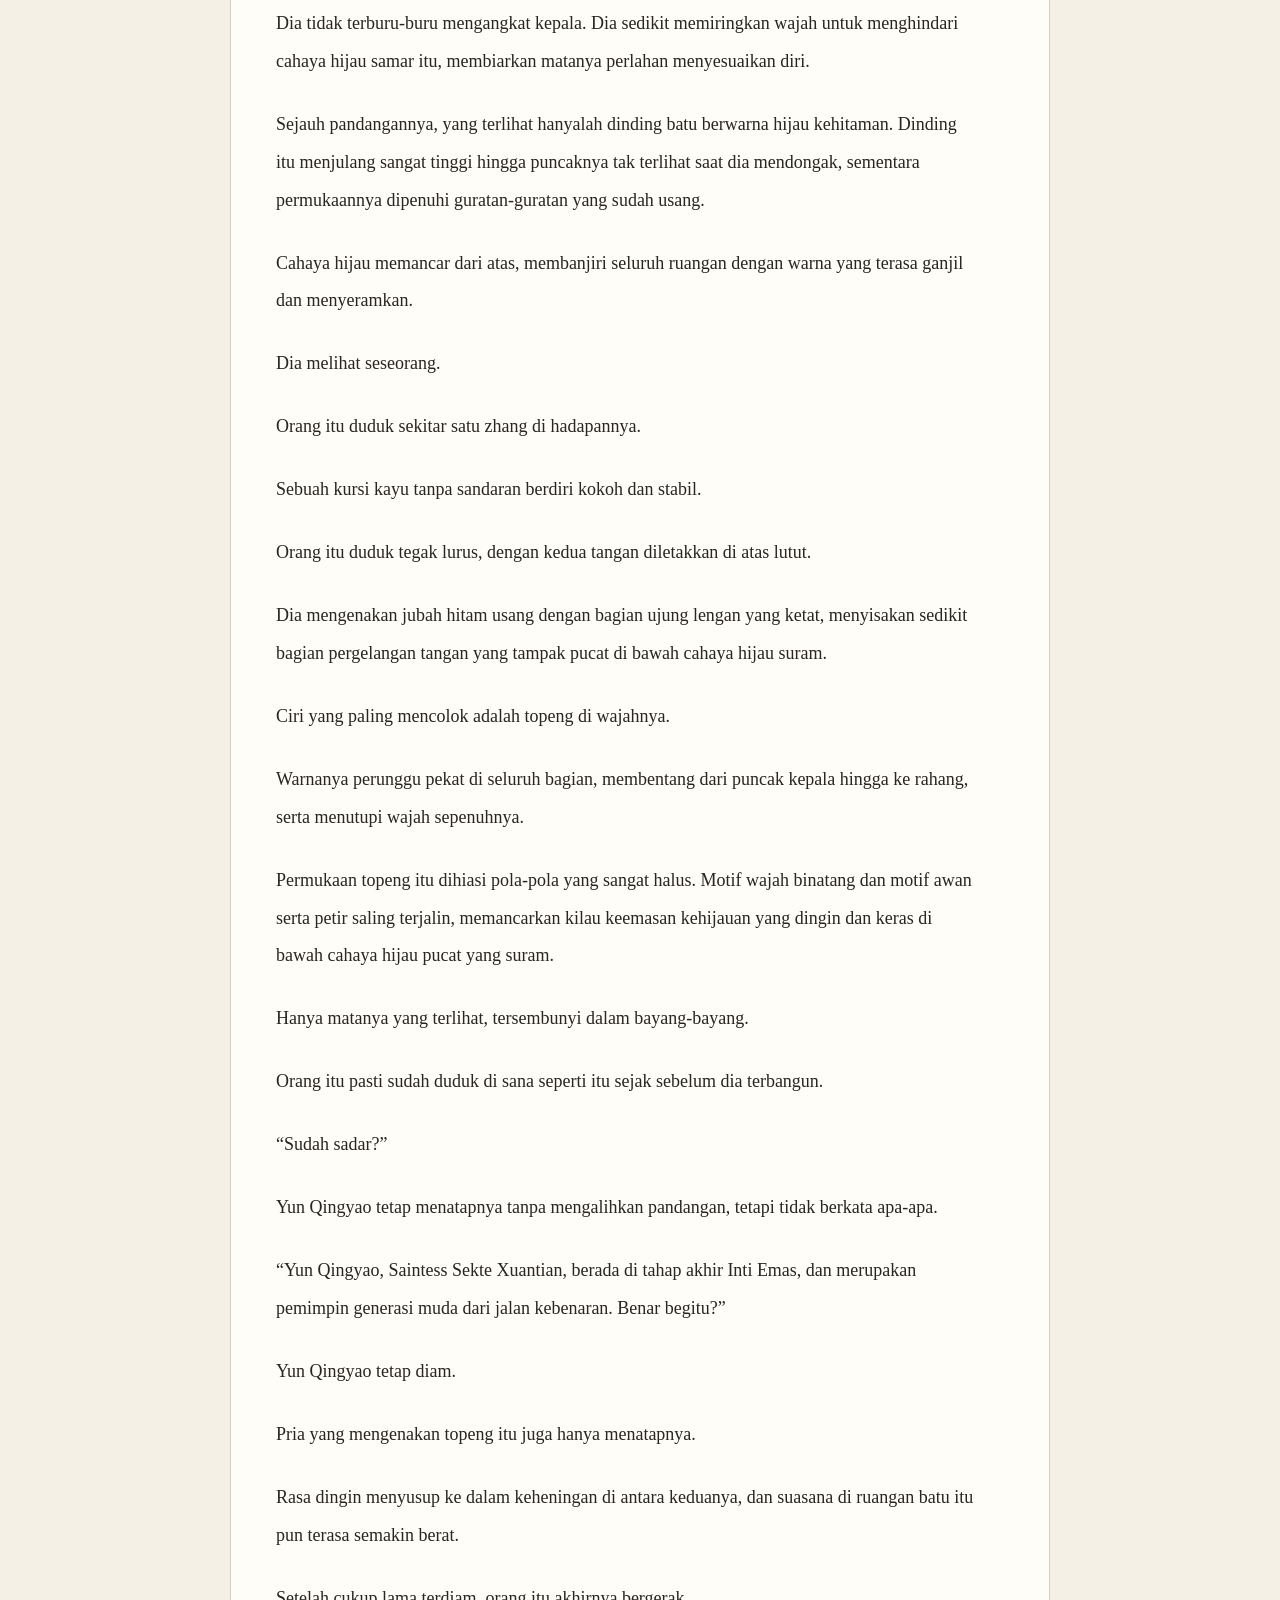
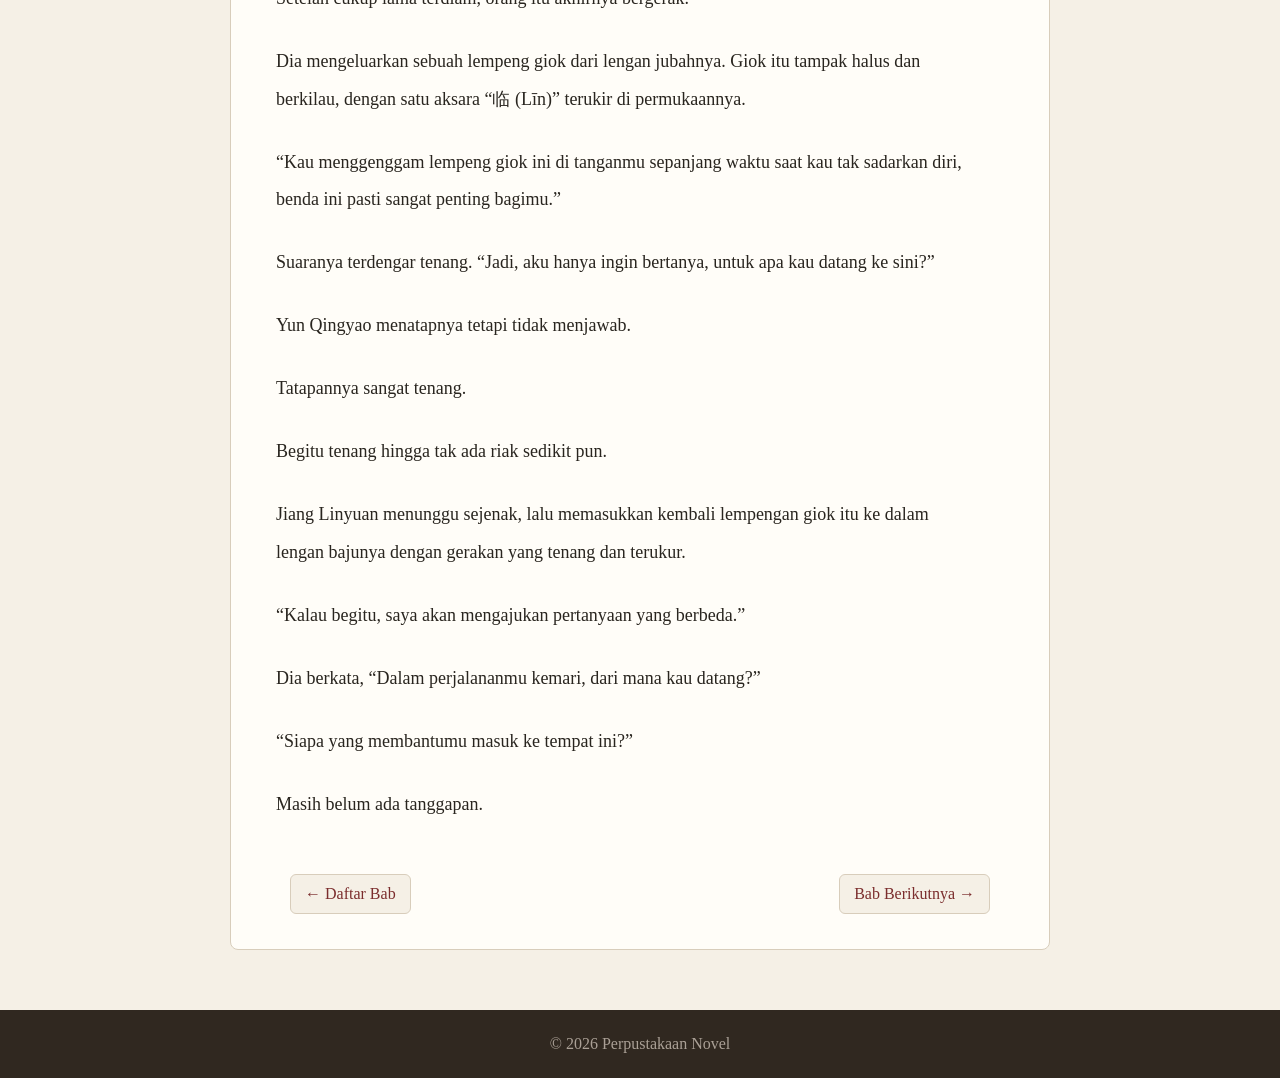
==== commit 44c3c0ba: "Update bab1.html" ====
--- a/bab1.html
+++ b/bab1.html
@@ -222,6 +222,23 @@
             window.scrollTo(0, Number(savedPosition));
         }
     });
+
+    function backToTop() {
+    window.scrollTo({
+        top: 0,
+        behavior: "smooth"
+    });
+}
+
+window.addEventListener("scroll", function() {
+    const button = document.getElementById("back-to-top");
+
+    if (window.scrollY > 300) {
+        button.classList.add("show");
+    } else {
+        button.classList.remove("show");
+    }
+});
 </script>
 
     <button id="back-to-top" onclick="backToTop()">↑</button>
--- a/style.css
+++ b/style.css
@@ -739,3 +739,42 @@
     }
 
 }
+
+/* TOMBOL KEMBALI KE ATAS */
+
+#back-to-top {
+    position: fixed;
+    right: 18px;
+    bottom: 18px;
+
+    width: 42px;
+    height: 42px;
+
+    border: 1px solid var(--border);
+    border-radius: 50%;
+
+    background: var(--card);
+    color: var(--text);
+
+    font-size: 20px;
+    cursor: pointer;
+
+    box-shadow: 0 3px 10px rgba(0, 0, 0, 0.15);
+
+    z-index: 1000;
+
+    opacity: 0;
+    pointer-events: none;
+}
+
+#back-to-top.show {
+    opacity: 1;
+    pointer-events: auto;
+}
+
+/* EFEK TOMBOL KEMBALI KE ATAS */
+
+#back-to-top:hover {
+    background: var(--primary);
+    color: white;
+        }
